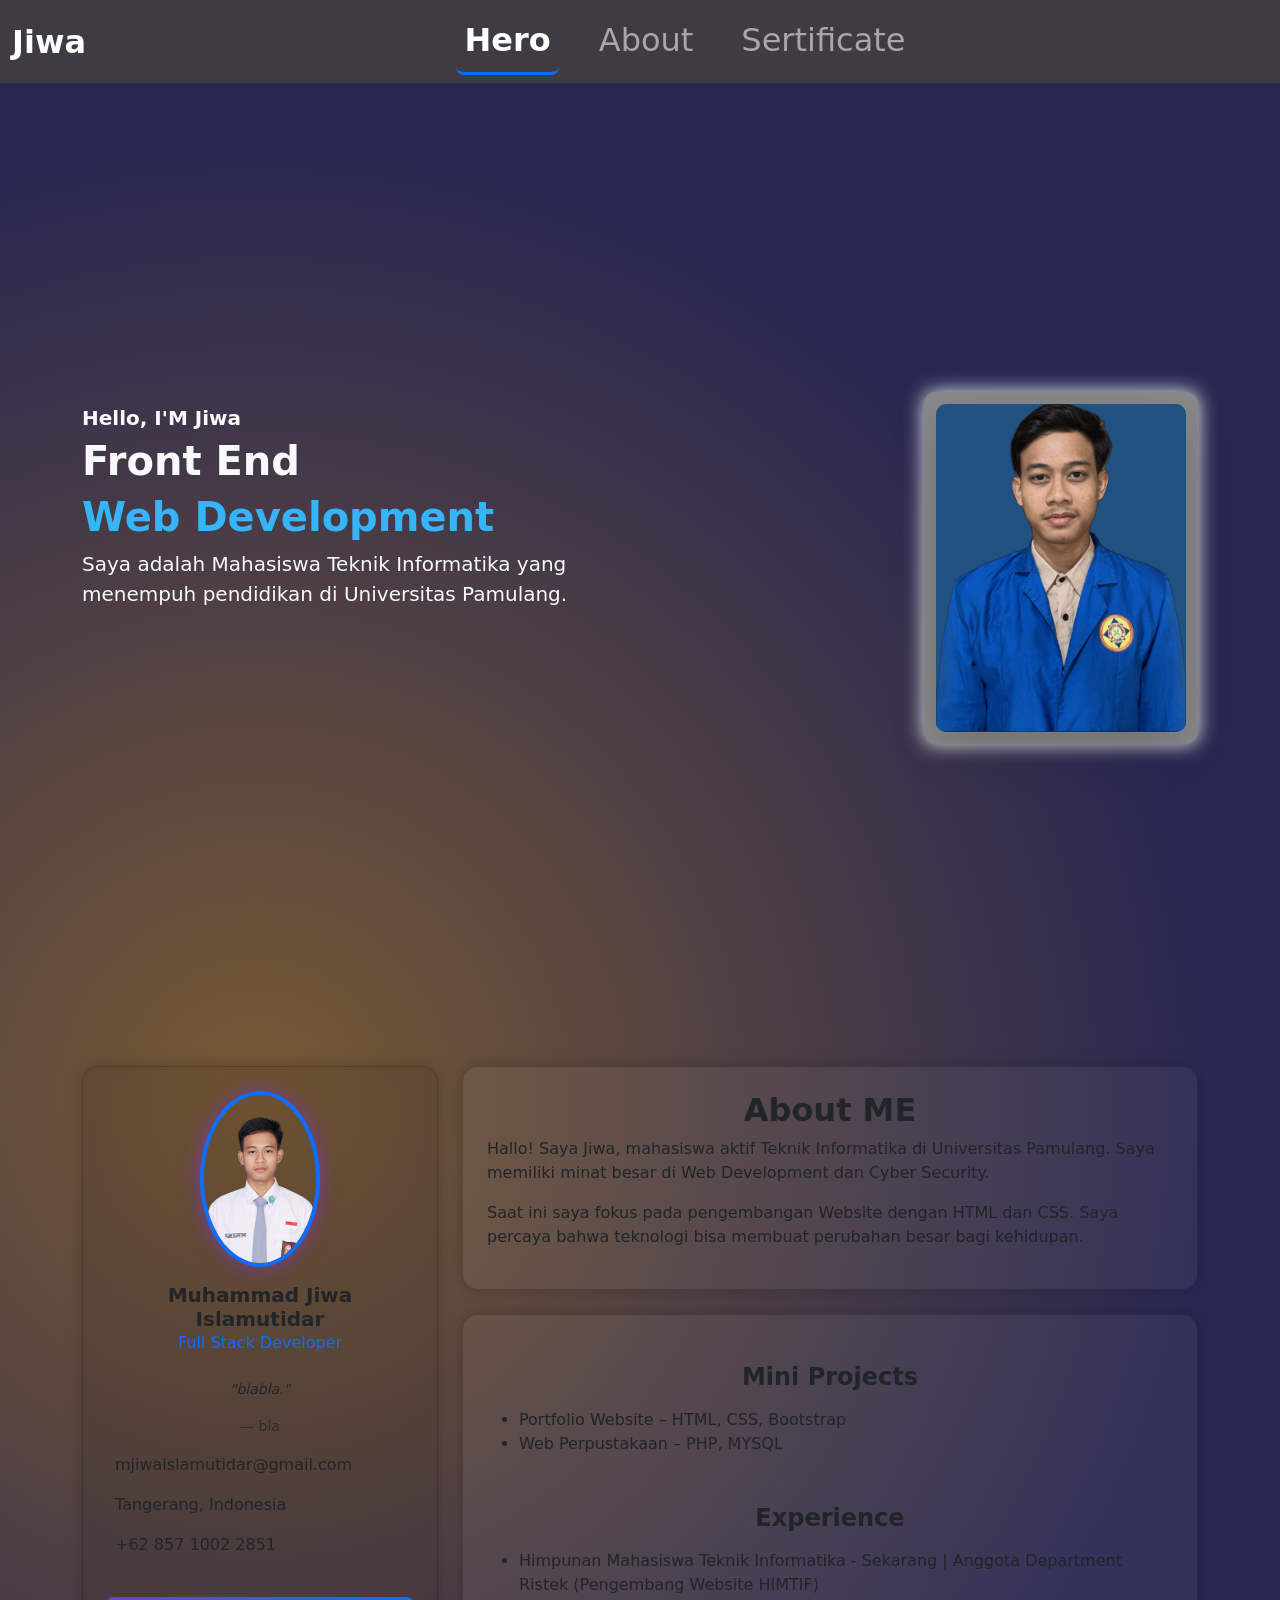
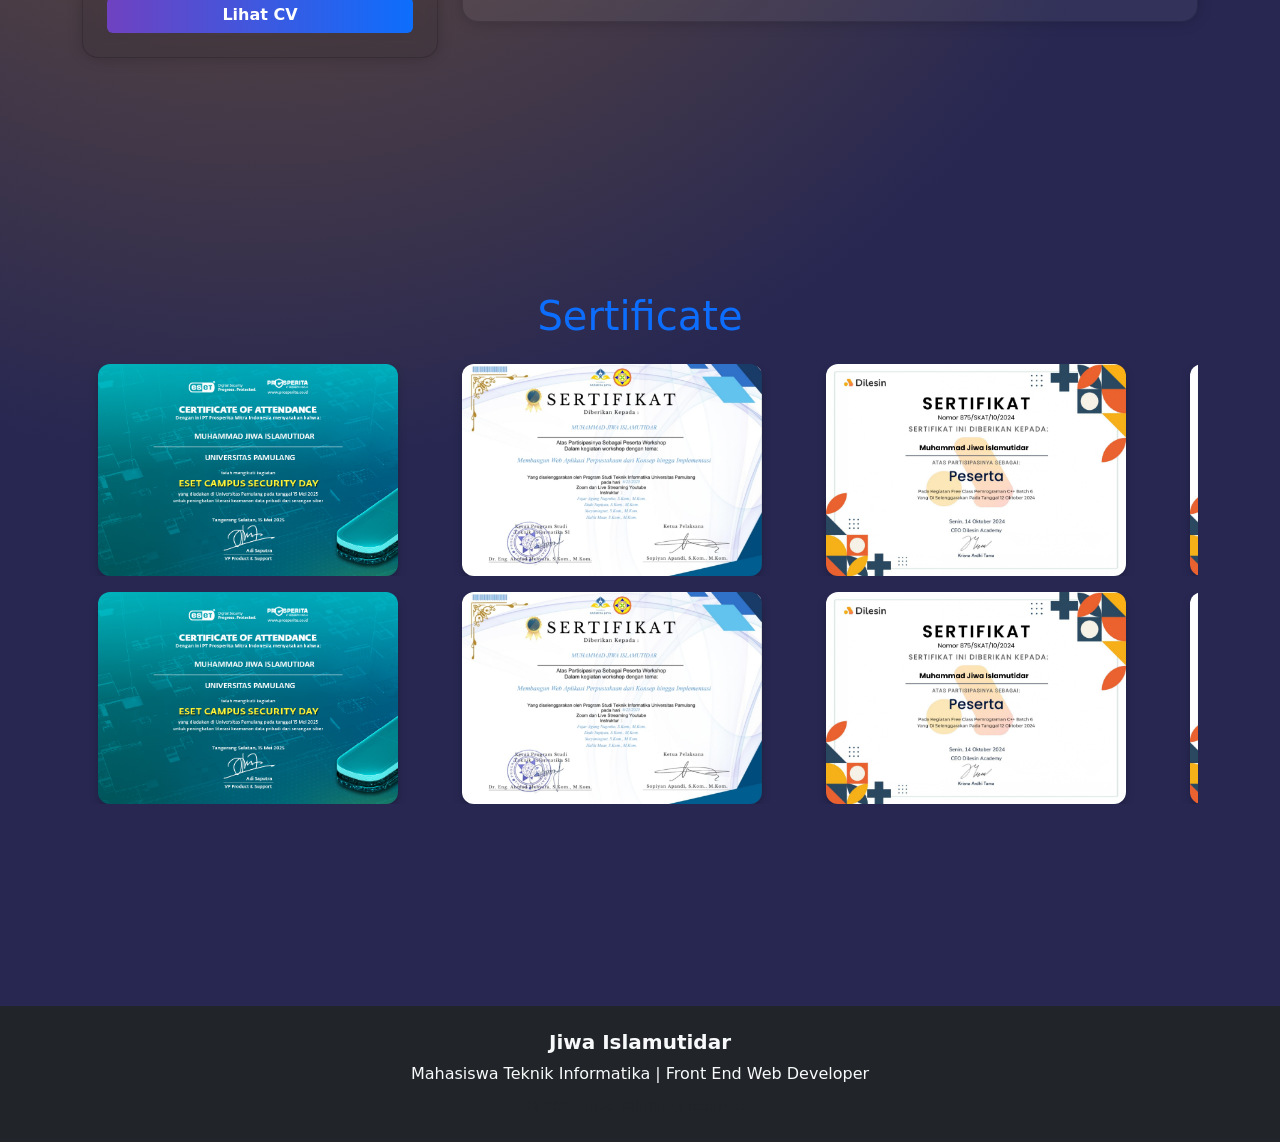
==== index.html @ 4bfff2d3 "Add files via upload" ====
<!DOCTYPE html>
<html lang="en">
<head>
    <meta charset="UTF-8">
    <meta name="viewport" content="width=device-width, initial-scale=1.0">
    <title>JIWA - HOME PAGE</title>
    <link href="https://cdn.jsdelivr.net/npm/bootstrap@5.1.3/dist/css/bootstrap.min.css" rel="stylesheet" integrity="sha384-1BmE4kWBq78iYhFldvKuhfTAU6auU8tT94WrHftjDbrCEXSU1oBoqyl2QvZ6jIW3" crossorigin="anonymous">
    <link rel="stylesheet" href="style.css">

<style>
  .marquee-container {
    overflow: hidden;
    position: relative;
    width: 100%;
  }

  .marquee-content {
    display: flex;
    gap: 2rem;
    animation: scroll-left 5s linear infinite;
  }

  .sertif-item {
    width: 300px;
    height: auto;
    border-radius: 12px;
    box-shadow: 0 4px 10px rgba(0,0,0,0.2);
  }

  @keyframes scroll-left {
    0% {
      transform: translateX(0%);
    }
    100% {
      transform: translateX(-50%);
    }
  }
</style>


  <style>
    html {
      scroll-behavior: smooth;
    }
    .nav-link.active {
      border-bottom: 3px solid #0d6efd;
      color: #fff !important;
    }
  </style>

  </head>
  <body class="dark-theme" data-bs-spy="scroll" data-bs-target="#navbar-example" data-bs-offset="100" tabindex="0">

    <!-- nav start -->
    <nav id="navbar-example" class="navbar navbar-expand-lg navbar-dark fixed-top" style="background-color: #3e3b43;">
  <div class="container-fluid">
    <a class="navbar-brand fs-2" href="/"><strong>Jiwa</strong></a>
    <button class="navbar-toggler" type="button" data-bs-toggle="collapse" data-bs-target="#navbarSupportedContent" aria-controls="navbarSupportedContent" aria-expanded="false" aria-label="Toggle navigation">
      <span class="navbar-toggler-icon"></span>
    </button>
    <div class="collapse navbar-collapse justify-content-center" id="navbarSupportedContent">
      <ul class="navbar-nav mb-2 mb-lg-0">
        <li class="nav-item mx-3">
          <a class="nav-link fs-2" href="#hero">Hero</a>
        </li>
        <li class="nav-item mx-3">
          <a class="nav-link fs-2 active" aria-current="page" href="#about">About</a>
        </li>
        <li class="nav-item mx-3">
          <a class="nav-link fs-2" href="#sertificate">Sertificate</a>
        </li>
      </ul>
    </div>
  </div>
</nav>
<!-- end nav -->

<!-- landing page -->
<section id="hero" class="vh-100 py-5 mt-5 d-flex align-items-center text-light">
  <div class="container position-relative">
    <div class="row align-items-center text-center text-md-start">
      
      <!-- Kiri: Teks -->
      <div class="col-md-6 mb-5 text-mobile-up" style="margin-top: -60px ;">
        <p class="fs-5 fw-semibold mb-1">Hello, I'M Jiwa</p>
        <h1 class="fs-1 fw-bold">Front End</h1>
        <h1 class="fs-1 fw-bold" style="color: rgb(53, 180, 248);">Web Development</h1>
        <p class="lead fs-5">Saya adalah Mahasiswa Teknik Informatika yang menempuh pendidikan di Universitas Pamulang.</p>
      </div>

      <!-- Kanan: Gambar -->
      <div class="col-md-6 text-center text-md-end landing-img">
        <div style="background-color: #89898a; padding: 12px; display: inline-block; border-radius: 12px;
              box-shadow: 0 0 20px rgba(247, 247, 248, 0.997);">
          <img src="images/mukapakealmet.png" alt="Foto" class="img-fluid shadow-lg"
               style="max-width: 250px; background-color: #215181; border-radius: 10px;">
        </div>
      </div>

    </div>
  </div>
</section>

<!-- landing page -->

<!-- About + Contact -->
<section id="about" class="py-5 text-light">
  <div class="container">
    <div class="row g-4 align-items-start">

<!-- KIRI: FOTO + KONTAK -->
<div class="col-md-4">
  <div class="card p-4 text-center d-flex flex-column align-items-center" style="
    background: rgba(27, 26, 26, 0.1);
    border-radius: 1rem;
    backdrop-filter: blur(10px);
    box-shadow: 0 0 15px rgba(0,0,0,0.2);
  ">

    <!-- FOTO PROFIL DIBUNGKUS FLEX -->
    <div class="d-flex justify-content-center w-100 mb-3">
      <img src="images/gambar1.png" alt="Foto Profil" class="rounded-circle" style="
        width: 120px;
        border: 4px solid #0d6efd;
        box-shadow: 0 0 20px rgba(138, 43, 226, 0.6);
      ">
    </div>

    <!-- NAMA DAN TITLE -->
    <h5 class="fw-bold mb-0">Muhammad Jiwa Islamutidar</h5>
    <p class="text-primary mb-2">Full Stack Developer</p>

    <!-- SOSIAL MEDIA -->
    <div class="d-flex justify-content-center gap-3 mb-3">
      <a href="#" class="text-light fs-5"><i class="bi bi-github"></i></a>
      <a href="#" class="text-light fs-5"><i class="bi bi-linkedin"></i></a>
      <a href="#" class="text-light fs-5"><i class="bi bi-instagram"></i></a>
    </div>

    <!-- KUTIPAN -->
    <p class="fst-italic small">"blabla."</p>
    <p class="text-muted small">— bla</p>

    <!-- KONTAK -->
    <div class="text-start w-100 mb-4">
      <p><i class="bi bi-envelope-fill text-primary me-2"></i> mjiwaislamutidar@gmail.com</p>
      <p><i class="bi bi-geo-alt-fill text-primary me-2"></i> Tangerang, Indonesia</p>
      <p><i class="bi bi-telephone-fill text-primary me-2"></i> +62 857 1002 2851</p>
    </div>

    <!-- TOMBOL DOWNLOAD CV -->
    <a href="images/cvjiwa.jpg" class="btn btn-primary w-100" style="
      background: linear-gradient(90deg, #6f42c1, #0d6efd);
      border: none;
    "><strong>Lihat CV</strong></a>
  </div>
</div>

      <!-- KANAN: ABOUT + MINI PROJECT -->
      <div class="col-md-8 d-flex flex-column gap-4">

        <!-- About Me -->
        <div class="card p-4" style="
          background: rgba(255, 255, 255, 0.05);
          border-radius: 1rem;
          box-shadow: 0 0 15px rgba(0,0,0,0.2);
        ">
          <h2 class="fw-bold text-center"><strong>About ME</strong></h2>
          <p>Hallo! Saya Jiwa, mahasiswa aktif Teknik Informatika di Universitas Pamulang. Saya memiliki minat besar di Web Development dan Cyber Security.</p>
          <p>Saat ini saya fokus pada pengembangan Website dengan HTML dan CSS. Saya percaya bahwa teknologi bisa membuat perubahan besar bagi kehidupan.</p>
        </div>

        <!-- Mini Projects -->
        <div class="card p-4" style="
          background: rgba(255, 255, 255, 0.05);
          border-radius: 1rem;
          box-shadow: 0 0 15px rgba(0,0,0,0.2);
        ">
          <h4 class="fw-bold mb-3 text-center pt-4"><strong>Mini Projects</strong></h4>
          <ul class="mb-0">
            <li>Portfolio Website – HTML, CSS, Bootstrap</li>
            <li>Web Perpustakaan – PHP, MYSQL</li>
          </ul>

          <h4 class="fw-bold mb-3 text-center pt-5"><strong>Experience</strong></h4>
          <ul class="mb-0">
            <li>Himpunan Mahasiswa Teknik Informatika - Sekarang | Anggota Department Ristek (Pengembang Website HIMTIF)</li>
          </ul>
        </div>
      </div>

    </div>
  </div>
</section>


<!-- About end -->

<!-- bagian sertif -->
<section id="sertificate" class="py-4 text-light d-flex justify-content-center align-items-center" style="min-height: 100vh;">
  <div class="container">
    <h1 class="text-center mb-4" style="color: #0d6efd;">Sertificate</h1>
    
    <div class="marquee-container">
      <div class="marquee-content">
        <img src="images/eceset.png" class="sertif-item" alt="Sertif 1">
        <img src="images/perpus.jpg" class="sertif-item" alt="Sertif 2">
        <img src="images/sertif2.jpg" class="sertif-item" alt="Sertif 3">
        <img src="images/sertifcplusplus.jpg" class="sertif-item" alt="Sertif 4">
        <img src="images/ssemt2.jpg" class="sertif-item" alt="Sertif 5">
        <img src="images/workshopsemt1.jpg" class="sertif-item" alt="Sertif 6">
        <!-- duplikat biar scroll-nya lancar tanpa putus -->
      </div>
    </div>


     <div class="marquee-container">
      <div class="marquee-content reverse">
        <img src="images/eceset.png" class="sertif-item" alt="Sertif 1">
        <img src="images/perpus.jpg" class="sertif-item" alt="Sertif 2">
        <img src="images/sertif2.jpg" class="sertif-item" alt="Sertif 3">
        <img src="images/sertifcplusplus.jpg" class="sertif-item" alt="Sertif 1">
        <img src="images/ssemt2.jpg" class="sertif-item" alt="Sertif 2">
        <img src="images/workshopsemt1.jpg" class="sertif-item" alt="Sertif 3">
        <!-- duplikat biar scroll-nya lancar tanpa putus -->
      </div>
    </div>

  </div>
</section>
<!-- bagian sertif end -->

<!-- footer -->
<div style="top: 20%; left: 65%;"></div>
<footer class="bg-dark text-light py-4">
  <div class="container text-center">
    <h5 class="fw-bold">Jiwa Islamutidar</h5>
    <p class="mb-2">Mahasiswa Teknik Informatika | Front End Web Developer</p>
    <small class="text-muted">&copy; 2025 Jiwa. All rights reserved.</small>
  </div>
</footer>
<!-- footer -->

<script>
  const navLinks = document.querySelectorAll('.nav-link');

  navLinks.forEach(link => {
    link.addEventListener('click', function () {
      navLinks.forEach(nav => nav.classList.remove('active'));
      this.classList.add('active');
    });
  });
</script>

<script src="https://cdn.jsdelivr.net/npm/bootstrap@5.1.3/dist/js/bootstrap.bundle.min.js"></script>
<script>
  const scrollSpy = new bootstrap.ScrollSpy(document.body, {
    target: '#navbar-example',
    offset: 100
  });
</script>

</body>
</html>
<script src="https://cdn.jsdelivr.net/npm/bootstrap@5.1.3/dist/js/bootstrap.bundle.min.js" integrity="sha384-ka7Sk0Gln4gmtz2MlQnikT1wXgYsOg+OMhuP+IlRH9sENBO0LRn5q+8nbTov4+1p" crossorigin="anonymous"></script>
</body>
</html>
---- style.css ----
.navbar .nav-link {
  transition: background-color 0.3s, box-shadow 0.3s;
  border-radius: 8px;
}

.navbar .nav-link:hover {
  background-color: rgb(69, 176, 230);
  box-shadow: rgba(rgb(8, 164, 199), green, blue, alpha);
  background-color: rgba(97, 97, 97, 0.8);
  box-shadow: 0 0 15px 5px rgba(255, 255, 255, 0.8); /* glow lebih kuat saat diklik */
  outline: none;
}

#about h1 {
  font-size: 50px;
  font-weight: 400;
}

#about h1 {
  font-size: 40px;
  font-weight: 400;
}



.glass-box {
  transition: box-shadow 0.3s ease;
  background: rgba(255, 0, 150, 0.1);

}

.glass-box:hover {
  box-shadow: 0 0 30px rgba(255, 255, 255, 0.8), 0 0 60px rgba(255, 255, 255, 0.5), 0 0 100px rgba(255, 255, 255, 0.3);


}

body {
  background: linear-gradient(to right, #0f2027, #203a43, #2c5364);
  background-attachment: fixed;
  color: #fff;
}

body {
  background: radial-gradient(
    circle at 20% 40%,
    rgba(123, 91, 52, 0.967),
    rgb(39, 39, 82) 50%
  ),
  radial-gradient(
    circle at 80% 70%,
    rgba(0, 102, 255, 0.2),
    transparent 40%
  ),
  #0f172a; /* navy-dark base */
  color: white;
}

.about-box {
  max-width: 600px;
  background: linear-gradient(to bottom right, #3f3f46, #1f1f2e);
  border: 1px solid rgba(255, 255, 255, 0.1);
}

body {
  padding-top: 70px; /* kira-kira tinggi navbar kamu */
}

section {
  scroll-margin-top: 80px; /* Sesuaikan dengan tinggi navbar kamu */
}

section {
  scroll-margin-top: 80px;
  padding-top: 80px;
  padding-bottom: 80px;
}

@media (max-width: 768px) {
  #hero .text-mobile-up {
    margin-top: -100px;
  }
}

.nav-link.active {
  color: #2196f3 !important; /* Biru terang atau warna pilihanmu */
  font-weight: bold;
}

.marquee-container {
  overflow: hidden;
  position: relative;
  width: 100%;
  height: auto;
  margin-bottom: 1rem;
}

.marquee-content {
  display: flex;
  width: fit-content;
  animation: marquee-left 20s linear infinite;
}

.marquee-content.reverse {
  animation: marquee-right 20s linear infinite;
}

.sertif-item {
  width: 300px;
  height: auto;
  margin: 0 1rem;
  object-fit: cover;
  border-radius: 10px;
}

/* Animasi ke kiri (default) */
@keyframes marquee-left {
  0% {
    transform: translateX(0%);
  }
  100% {
    transform: translateX(-50%);
  }
}

/* Animasi ke kanan */
@keyframes marquee-right {
  0% {
    transform: translateX(-50%);
  }
  100% {
    transform: translateX(0%);
  }
}

.mini-project-box {
  width: 100%;
  background: rgba(255,255,255,0.05);
  padding: 1.5rem;
  border-radius: 1rem;
  box-shadow: 0 0 15px rgba(0,0,0,0.2);
  color: white;
}
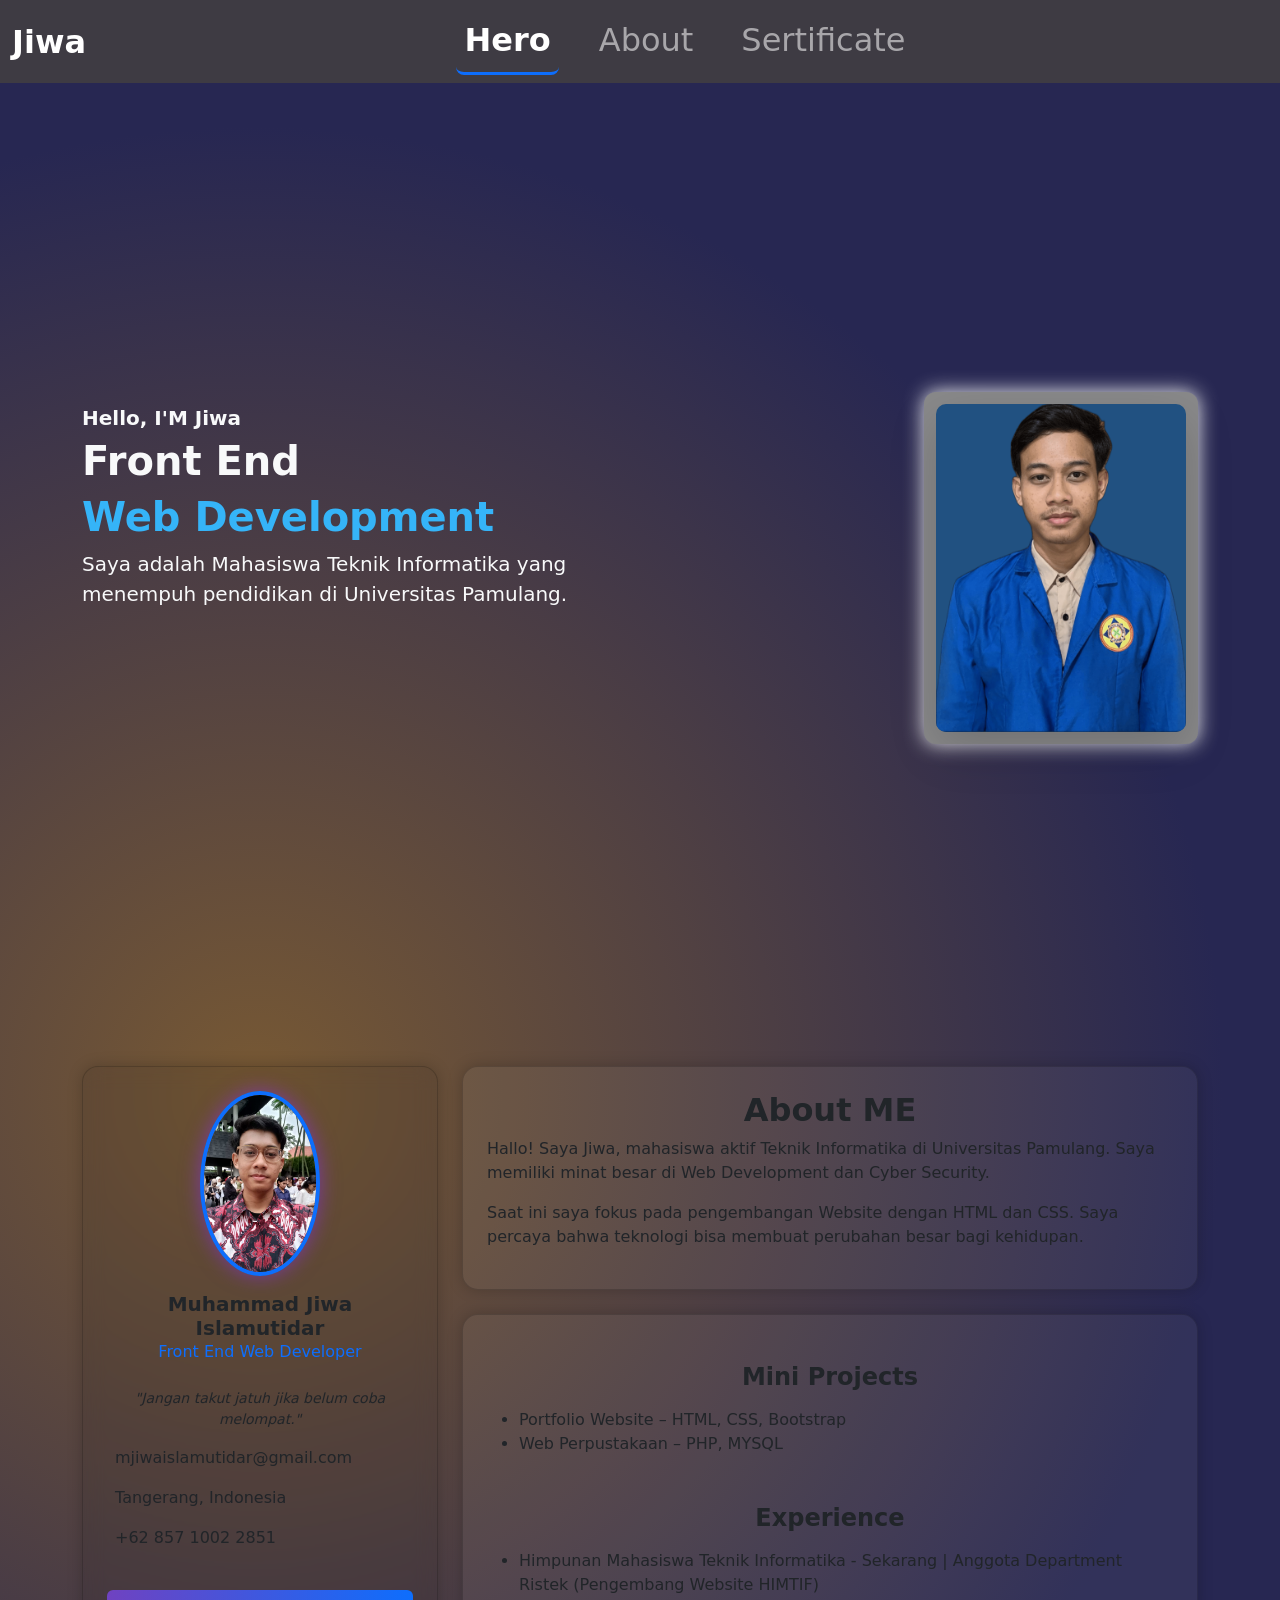
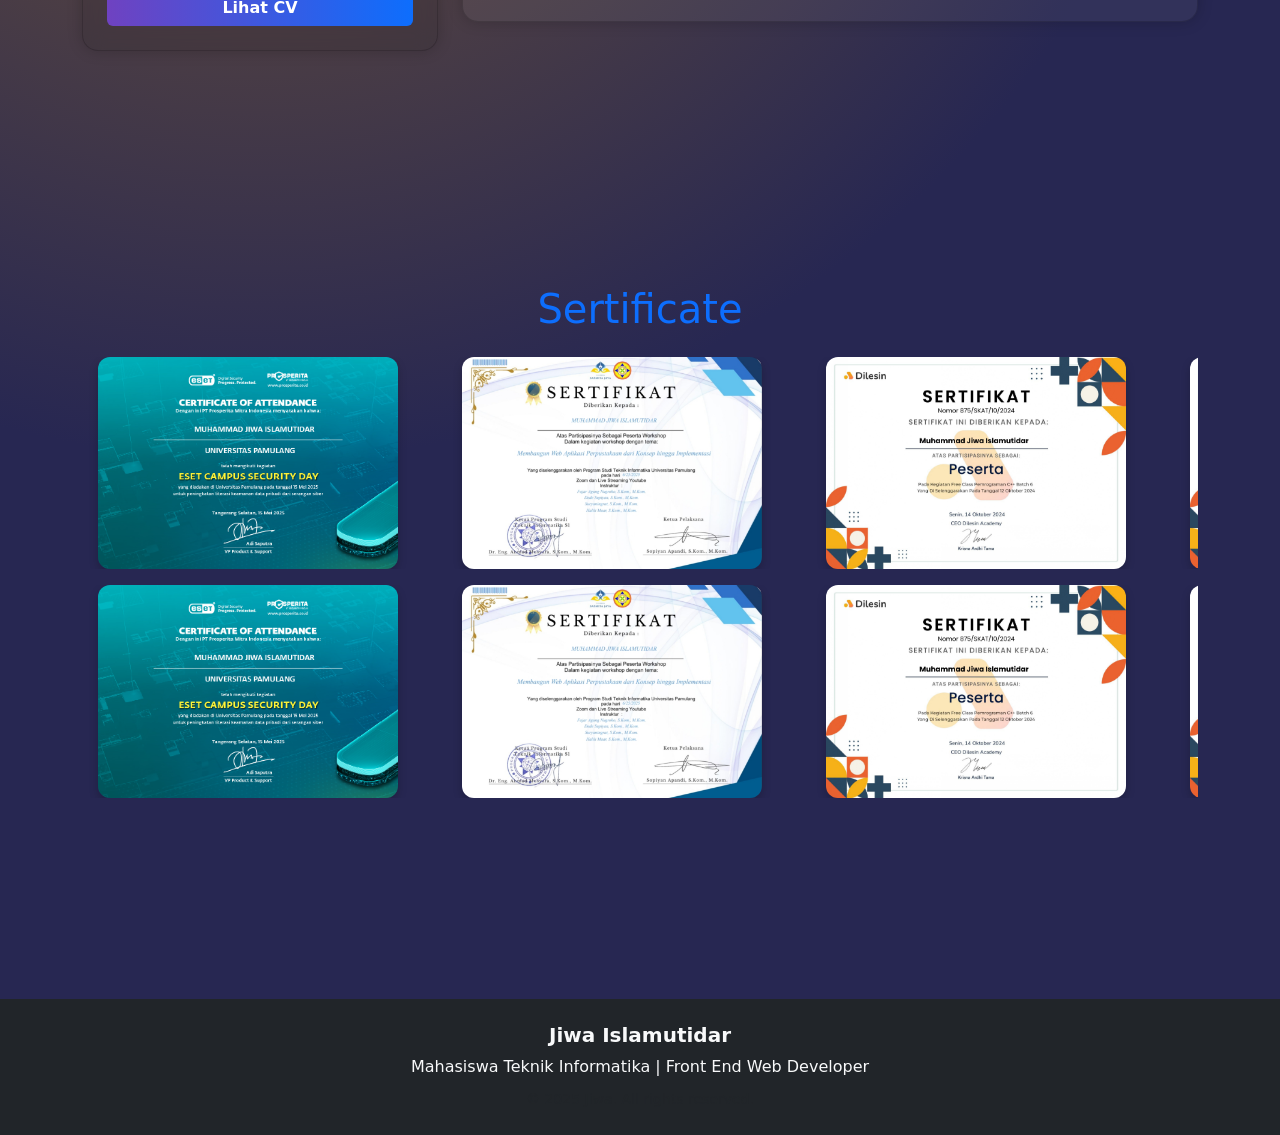
==== commit cb925c5c: "Add files via upload" ====
--- a/index.html
+++ b/index.html
@@ -119,7 +119,7 @@
 
     <!-- FOTO PROFIL DIBUNGKUS FLEX -->
     <div class="d-flex justify-content-center w-100 mb-3">
-      <img src="images/gambar1.png" alt="Foto Profil" class="rounded-circle" style="
+      <img src="images/pakebatik.jpg" alt="Foto Profil" class="rounded-circle" style="
         width: 120px;
         border: 4px solid #0d6efd;
         box-shadow: 0 0 20px rgba(138, 43, 226, 0.6);
@@ -128,7 +128,7 @@
 
     <!-- NAMA DAN TITLE -->
     <h5 class="fw-bold mb-0">Muhammad Jiwa Islamutidar</h5>
-    <p class="text-primary mb-2">Full Stack Developer</p>
+    <p class="text-primary mb-2">Front End Web Developer</p>
 
     <!-- SOSIAL MEDIA -->
     <div class="d-flex justify-content-center gap-3 mb-3">
@@ -138,8 +138,7 @@
     </div>
 
     <!-- KUTIPAN -->
-    <p class="fst-italic small">"blabla."</p>
-    <p class="text-muted small">— bla</p>
+    <p class="fst-italic small">"Jangan takut jatuh jika belum coba melompat."</p>
 
     <!-- KONTAK -->
     <div class="text-start w-100 mb-4">
@@ -149,10 +148,11 @@
     </div>
 
     <!-- TOMBOL DOWNLOAD CV -->
-    <a href="images/cvjiwa.jpg" class="btn btn-primary w-100" style="
-      background: linear-gradient(90deg, #6f42c1, #0d6efd);
-      border: none;
-    "><strong>Lihat CV</strong></a>
+<a href="images/cvjiwa.jpg" target="_blank"
+   class="btn btn-primary w-100"
+   style="background: linear-gradient(90deg, #6f42c1, #0d6efd); border: none;">
+  <strong>Lihat CV</strong>
+</a>
   </div>
 </div>
 
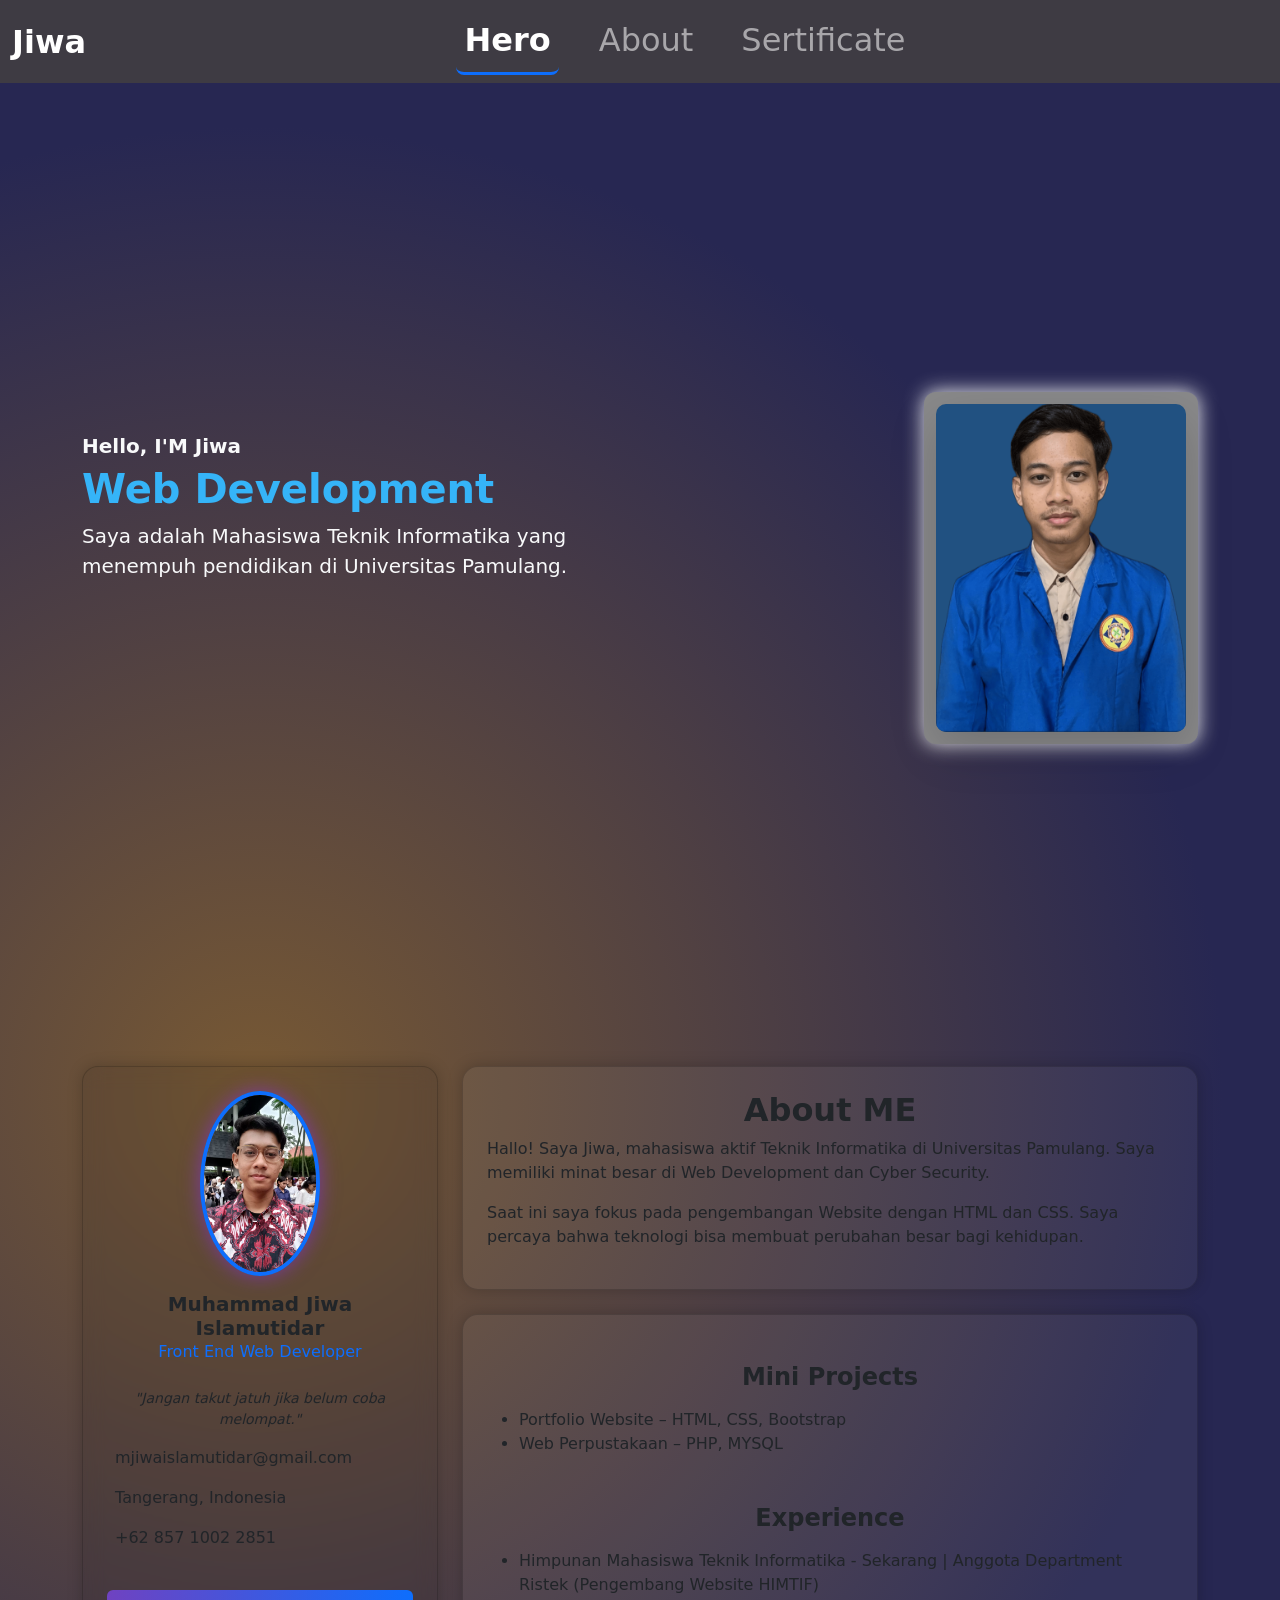
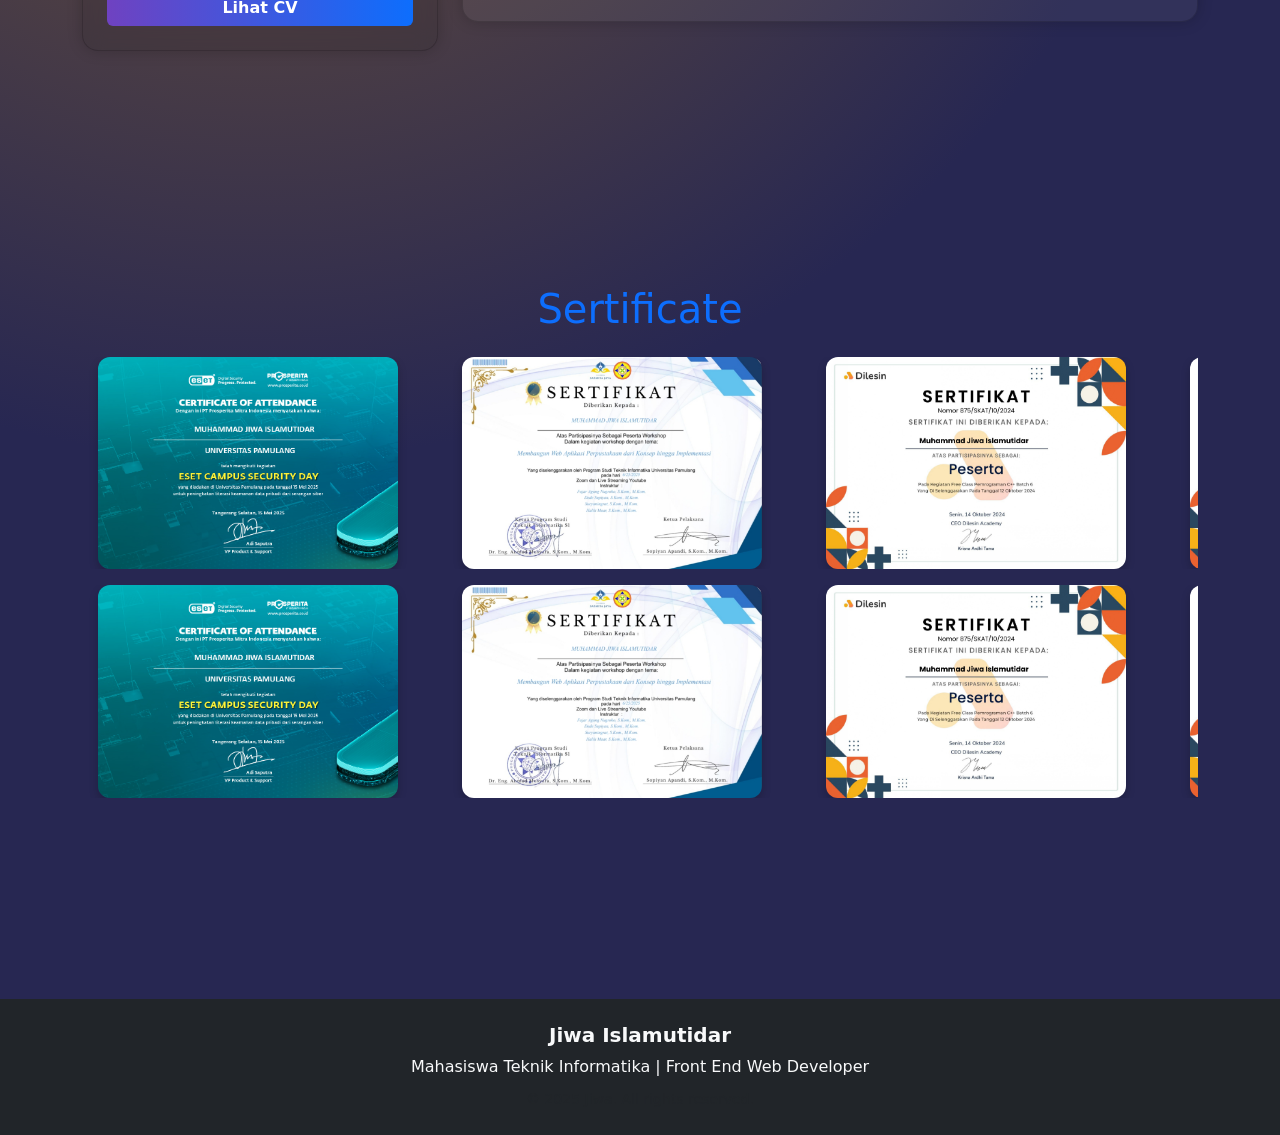
==== commit 7adf4d0c: "Add files via upload" ====
--- a/index.html
+++ b/index.html
@@ -83,7 +83,6 @@
       <!-- Kiri: Teks -->
       <div class="col-md-6 mb-5 text-mobile-up" style="margin-top: -60px ;">
         <p class="fs-5 fw-semibold mb-1">Hello, I'M Jiwa</p>
-        <h1 class="fs-1 fw-bold">Front End</h1>
         <h1 class="fs-1 fw-bold" style="color: rgb(53, 180, 248);">Web Development</h1>
         <p class="lead fs-5">Saya adalah Mahasiswa Teknik Informatika yang menempuh pendidikan di Universitas Pamulang.</p>
       </div>
@@ -147,12 +146,12 @@
       <p><i class="bi bi-telephone-fill text-primary me-2"></i> +62 857 1002 2851</p>
     </div>
 
-    <!-- TOMBOL DOWNLOAD CV -->
-<a href="images/cvjiwa.jpg" target="_blank"
-   class="btn btn-primary w-100"
-   style="background: linear-gradient(90deg, #6f42c1, #0d6efd); border: none;">
-  <strong>Lihat CV</strong>
-</a>
+    <!-- TOMBOL DOWNLOAD CV --> 
+    <a href="images/cvjiwabarulagi.jpg" target="_blank"
+    class="btn btn-primary w-100"
+    style="background: linear-gradient(90deg, #6f42c1, #0d6efd); border: none;">
+    <strong>Lihat CV</strong>
+    </a>
   </div>
 </div>
 
